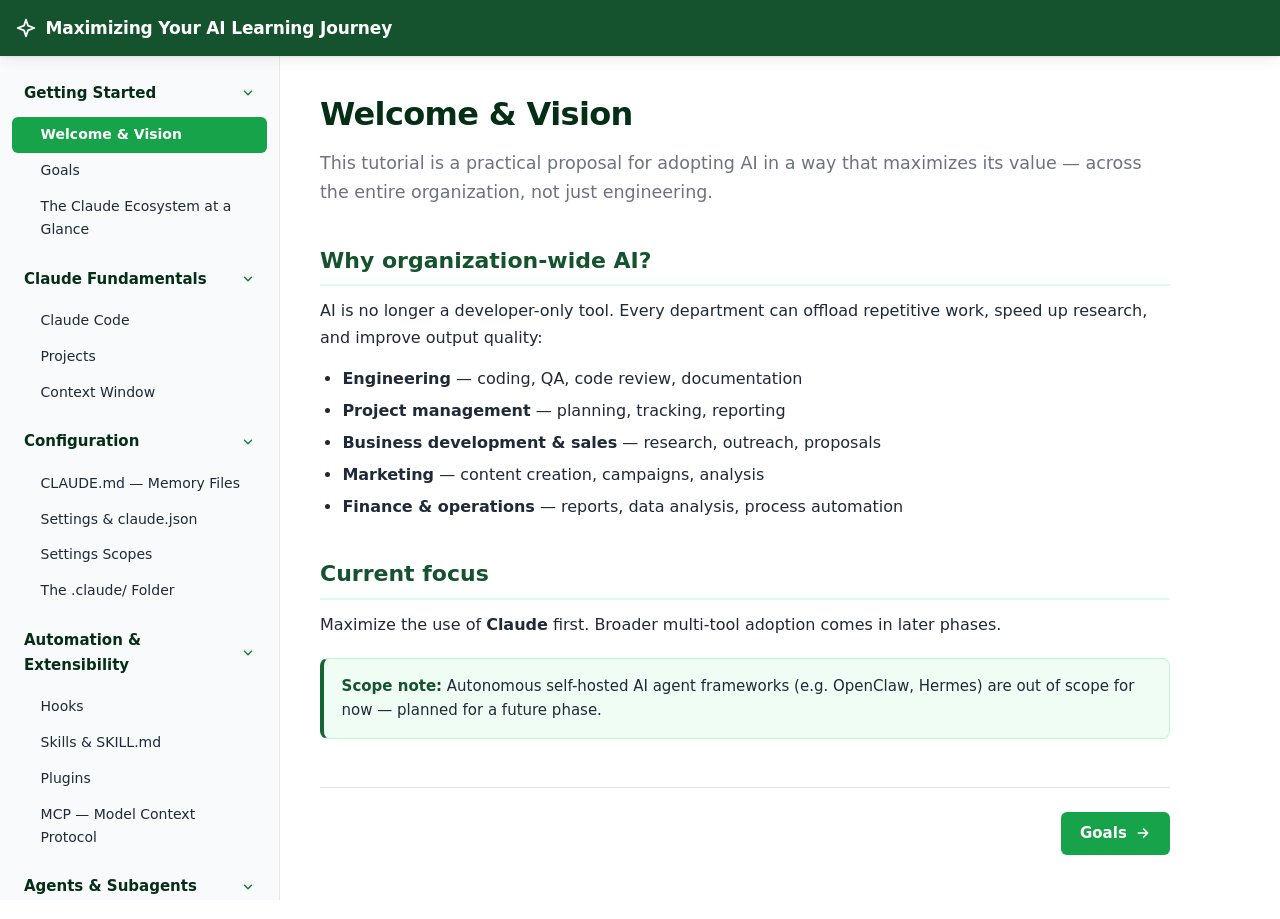
==== tutorial.html @ 6070832d "init" ====
<!DOCTYPE html>
<html lang="en">
<head>
  <meta charset="UTF-8">
  <meta name="viewport" content="width=device-width, initial-scale=1.0">
  <title>Tutorial — Maximizing Your AI Learning Journey</title>
  <link rel="stylesheet" href="css/base.css">
  <link rel="stylesheet" href="css/tutorial.css">
</head>
<body>

  <!-- Top bar -->
  <header class="topbar">
    <button class="topbar__toggle" id="navToggle" aria-label="Toggle menu" aria-expanded="false">
      <svg width="22" height="22" viewBox="0 0 24 24" fill="none" stroke="currentColor" stroke-width="2.2" stroke-linecap="round" aria-hidden="true">
        <path d="M4 6h16M4 12h16M4 18h16"/>
      </svg>
    </button>
    <a class="topbar__brand" href="index.html">
      <svg width="20" height="20" viewBox="0 0 24 24" fill="none" stroke="currentColor" stroke-width="2.2" stroke-linecap="round" stroke-linejoin="round" aria-hidden="true">
        <path d="M12 2l2.4 7.2L22 12l-7.6 2.8L12 22l-2.4-7.2L2 12l7.6-2.8z"/>
      </svg>
      Maximizing Your AI Learning Journey
    </a>
  </header>

  <!-- Sidebar tree (built by nav.js) -->
  <nav class="sidebar" id="sidebar" aria-label="Tutorial topics"></nav>

  <!-- Mobile overlay -->
  <div class="overlay" id="overlay"></div>

  <!-- Content -->
  <main class="content">
    <div class="content__inner">
      <article id="article"><!-- rendered by router.js --></article>
      <nav class="pager" id="pager" aria-label="Previous and next topic"></nav>
    </div>
  </main>

  <script src="js/topics.js"></script>
  <script src="js/nav.js"></script>
  <script src="js/router.js"></script>
</body>
</html>
---- css/base.css ----
/* ============================================
   base.css — reset, variables, shared styles
   ============================================ */

/* ---- Reset ---- */
*,
*::before,
*::after {
  box-sizing: border-box;
  margin: 0;
  padding: 0;
}

html {
  -webkit-text-size-adjust: 100%;
  scroll-behavior: smooth;
}

body {
  font-family: var(--font-sans);
  color: var(--text);
  background: var(--bg);
  line-height: 1.65;
  -webkit-font-smoothing: antialiased;
}

img,
svg {
  max-width: 100%;
  display: block;
}

a {
  color: var(--green-700);
  text-decoration: none;
}

a:hover {
  text-decoration: underline;
}

button {
  font: inherit;
  cursor: pointer;
  border: none;
  background: none;
}

/* ---- Design tokens ---- */
:root {
  /* Green palette */
  --green-950: #052e16;
  --green-900: #14532d;
  --green-800: #166534;
  --green-700: #15803d;
  --green-600: #16a34a;
  --green-500: #22c55e;
  --green-400: #4ade80;
  --green-200: #bbf7d0;
  --green-100: #dcfce7;
  --green-50:  #f0fdf4;

  /* Neutrals */
  --text: #1f2937;
  --text-muted: #6b7280;
  --bg: #ffffff;
  --bg-soft: #f9fafb;
  --border: #e5e7eb;

  /* Typography */
  --font-sans: "Inter", "Segoe UI", system-ui, -apple-system, Roboto,
    "Helvetica Neue", sans-serif;
  --font-mono: "Cascadia Code", "JetBrains Mono", Consolas, "Courier New",
    monospace;

  /* Layout */
  --sidebar-width: 280px;
  --topbar-height: 56px;
  --radius: 8px;
  --shadow: 0 1px 3px rgba(0, 0, 0, 0.08), 0 4px 14px rgba(0, 0, 0, 0.06);
}

/* ---- Shared components ---- */

code {
  font-family: var(--font-mono);
  font-size: 0.875em;
  background: var(--green-50);
  color: var(--green-900);
  border: 1px solid var(--green-100);
  border-radius: 4px;
  padding: 0.12em 0.4em;
}

pre {
  background: var(--green-950);
  color: var(--green-100);
  border-radius: var(--radius);
  padding: 1rem 1.25rem;
  overflow-x: auto;
  margin: 1rem 0;
  font-size: 0.875rem;
  line-height: 1.6;
}

pre code {
  background: none;
  border: none;
  color: inherit;
  padding: 0;
  font-size: inherit;
}

::selection {
  background: var(--green-200);
}
---- css/tutorial.css ----
/* ============================================
   tutorial.css — sidebar tree + content pane
   ============================================ */

/* ---- Layout shell ---- */
.topbar {
  position: fixed;
  top: 0;
  left: 0;
  right: 0;
  height: var(--topbar-height);
  display: flex;
  align-items: center;
  gap: 0.75rem;
  padding: 0 1rem;
  background: var(--green-900);
  color: #fff;
  z-index: 40;
  box-shadow: var(--shadow);
}

.topbar__brand {
  display: inline-flex;
  align-items: center;
  gap: 0.6rem;
  font-weight: 700;
  font-size: 1.0625rem;
  color: #fff;
  letter-spacing: -0.01em;
}

.topbar__brand:hover {
  text-decoration: none;
  color: var(--green-200);
}

.topbar__toggle {
  display: none;
  color: #fff;
  padding: 0.4rem;
  border-radius: 6px;
}

.topbar__toggle:hover {
  background: var(--green-800);
}

/* ---- Sidebar ---- */
.sidebar {
  position: fixed;
  top: var(--topbar-height);
  bottom: 0;
  left: 0;
  width: var(--sidebar-width);
  overflow-y: auto;
  background: var(--bg-soft);
  border-right: 1px solid var(--border);
  padding: 1rem 0.75rem 3rem;
  z-index: 30;
}

.sidebar__section + .sidebar__section {
  margin-top: 0.25rem;
}

.sidebar__section-btn {
  display: flex;
  align-items: center;
  justify-content: space-between;
  width: 100%;
  text-align: left;
  font-weight: 600;
  font-size: 0.9375rem;
  color: var(--green-950);
  padding: 0.55rem 0.75rem;
  border-radius: 6px;
}

.sidebar__section-btn:hover {
  background: var(--green-100);
}

.sidebar__chevron {
  flex: none;
  transition: transform 0.18s ease;
  color: var(--green-700);
}

.sidebar__section.is-open .sidebar__chevron {
  transform: rotate(90deg);
}

.sidebar__list {
  list-style: none;
  display: none;
  padding: 0.15rem 0 0.4rem;
}

.sidebar__section.is-open .sidebar__list {
  display: block;
}

.sidebar__link {
  display: block;
  font-size: 0.875rem;
  color: var(--text);
  padding: 0.4rem 0.75rem 0.4rem 1.6rem;
  border-radius: 6px;
  border-left: 3px solid transparent;
}

.sidebar__link:hover {
  background: var(--green-100);
  text-decoration: none;
}

.sidebar__link.is-active {
  background: var(--green-600);
  color: #fff;
  font-weight: 600;
}

/* ---- Content pane ---- */
.content {
  margin-left: var(--sidebar-width);
  padding: calc(var(--topbar-height) + 2rem) 2.5rem 4rem;
  min-height: 100vh;
}

.content__inner {
  max-width: 850px;
}

/* Typography inside articles */
.content__inner h1 {
  font-size: 2rem;
  font-weight: 800;
  letter-spacing: -0.02em;
  color: var(--green-950);
  margin-bottom: 0.5rem;
}

.content__inner .lead {
  font-size: 1.0938rem;
  color: var(--text-muted);
  margin-bottom: 1.75rem;
}

.content__inner h2 {
  font-size: 1.375rem;
  font-weight: 700;
  color: var(--green-900);
  margin: 2.25rem 0 0.75rem;
  padding-bottom: 0.35rem;
  border-bottom: 2px solid var(--green-100);
}

.content__inner h3 {
  font-size: 1.0938rem;
  font-weight: 700;
  color: var(--green-800);
  margin: 1.5rem 0 0.5rem;
}

.content__inner p {
  margin-bottom: 0.9rem;
}

.content__inner ul,
.content__inner ol {
  margin: 0 0 1rem 1.4rem;
}

.content__inner li {
  margin-bottom: 0.35rem;
}

/* ---- Tables ---- */
.table-wrap {
  overflow-x: auto;
  margin: 1rem 0 1.5rem;
  border: 1px solid var(--border);
  border-radius: var(--radius);
}

.content__inner table {
  width: 100%;
  border-collapse: collapse;
  font-size: 0.875rem;
  min-width: 560px;
}

.content__inner th {
  background: var(--green-700);
  color: #fff;
  text-align: left;
  font-weight: 600;
  padding: 0.65rem 0.9rem;
  white-space: nowrap;
}

.content__inner td {
  padding: 0.6rem 0.9rem;
  border-top: 1px solid var(--border);
  vertical-align: top;
}

.content__inner tbody tr:nth-child(even) {
  background: var(--green-50);
}

/* ---- Callouts ---- */
.callout {
  display: flex;
  gap: 0.75rem;
  background: var(--green-50);
  border: 1px solid var(--green-200);
  border-left: 4px solid var(--green-600);
  border-radius: var(--radius);
  padding: 0.9rem 1.1rem;
  margin: 1.25rem 0;
  font-size: 0.9375rem;
}

.callout--tip { border-left-color: var(--green-500); }
.callout--note { border-left-color: var(--green-800); }

.callout strong:first-child {
  color: var(--green-900);
}

/* ---- Learn-more box ---- */
.learn-more {
  background: var(--bg-soft);
  border: 1px solid var(--border);
  border-radius: var(--radius);
  padding: 1.1rem 1.3rem;
  margin: 2rem 0 0.5rem;
}

.learn-more h4 {
  font-size: 0.8125rem;
  font-weight: 700;
  text-transform: uppercase;
  letter-spacing: 0.06em;
  color: var(--green-800);
  margin-bottom: 0.6rem;
}

.learn-more ul {
  list-style: none;
  margin: 0;
}

.learn-more li {
  padding-left: 1.5rem;
  position: relative;
  margin-bottom: 0.4rem;
  font-size: 0.9063rem;
}

.learn-more li svg {
  position: absolute;
  left: 0;
  top: 0.28em;
  width: 15px;
  height: 15px;
  color: var(--green-600);
}

.learn-more .src {
  color: var(--text-muted);
  font-size: 0.8125rem;
}

/* ---- Prev / Next ---- */
.pager {
  display: flex;
  justify-content: space-between;
  gap: 1rem;
  margin-top: 3rem;
  padding-top: 1.5rem;
  border-top: 1px solid var(--border);
}

.pager a {
  display: inline-flex;
  align-items: center;
  gap: 0.5rem;
  font-weight: 600;
  font-size: 0.9375rem;
  color: #fff;
  background: var(--green-600);
  border-radius: 6px;
  padding: 0.6rem 1.2rem;
  transition: background 0.15s ease;
}

.pager a:hover {
  background: var(--green-800);
  text-decoration: none;
}

.pager .pager__spacer {
  flex: 1;
}

/* ---- Drawer overlay (mobile) ---- */
.overlay {
  display: none;
  position: fixed;
  inset: var(--topbar-height) 0 0 0;
  background: rgba(0, 0, 0, 0.4);
  z-index: 25;
}

/* ---- Responsive ---- */
@media (max-width: 900px) {
  .topbar__toggle {
    display: inline-flex;
  }

  .sidebar {
    transform: translateX(-100%);
    transition: transform 0.22s ease;
    box-shadow: none;
  }

  body.nav-open .sidebar {
    transform: translateX(0);
    box-shadow: 0 0 30px rgba(0, 0, 0, 0.25);
  }

  body.nav-open .overlay {
    display: block;
  }

  .content {
    margin-left: 0;
    padding: calc(var(--topbar-height) + 1.5rem) 1.25rem 3rem;
  }
}
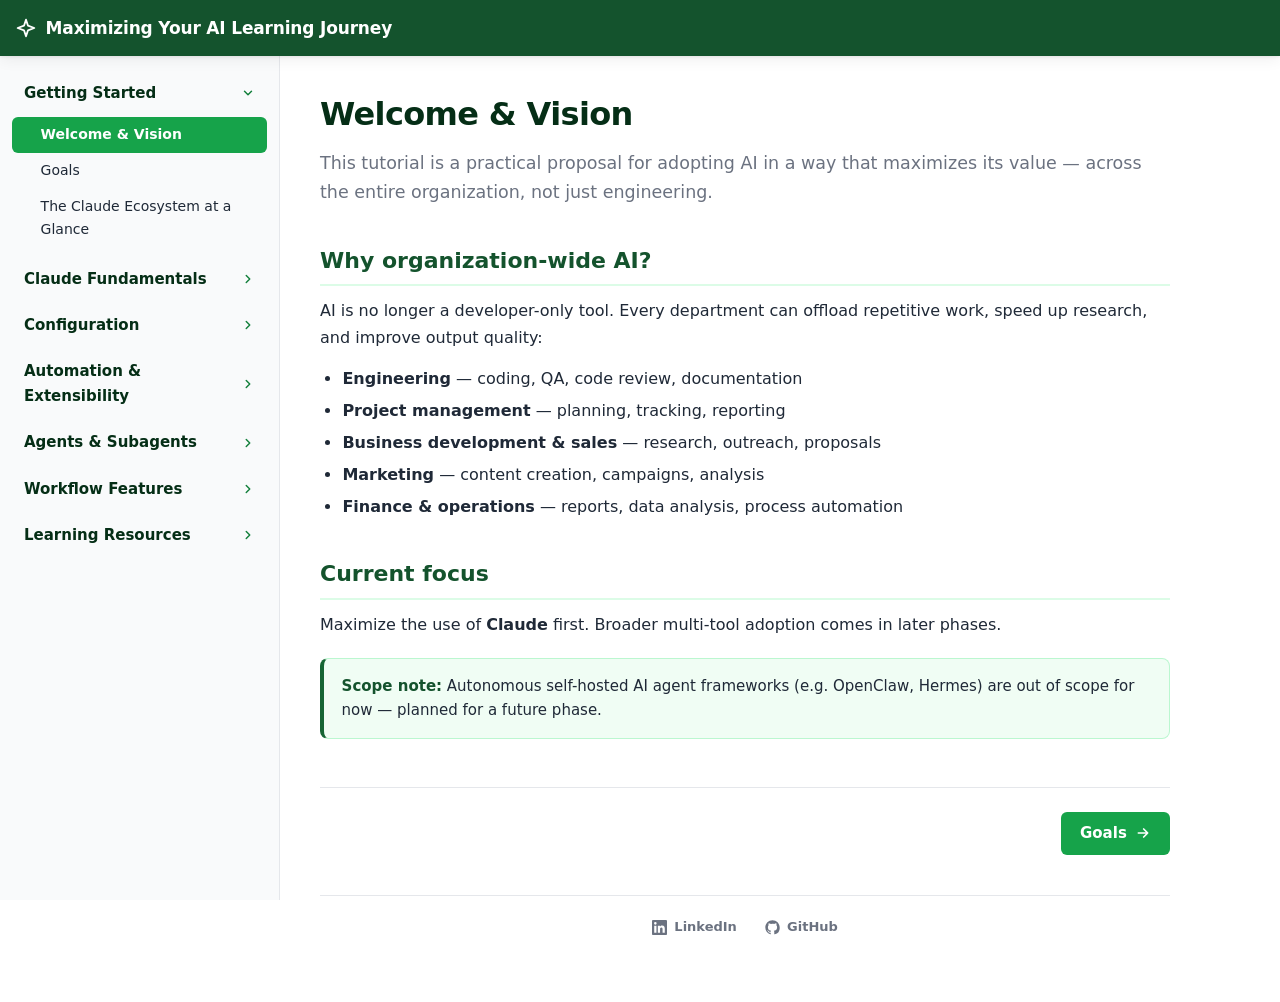
==== commit 15c9f2ff: "add footer" ====
--- a/tutorial.html
+++ b/tutorial.html
@@ -4,8 +4,8 @@
   <meta charset="UTF-8">
   <meta name="viewport" content="width=device-width, initial-scale=1.0">
   <title>Tutorial — Maximizing Your AI Learning Journey</title>
-  <link rel="stylesheet" href="css/base.css">
-  <link rel="stylesheet" href="css/tutorial.css">
+  <link rel="stylesheet" href="assets/css/base.css">
+  <link rel="stylesheet" href="assets/css/tutorial.css">
 </head>
 <body>
 
@@ -35,11 +35,26 @@
     <div class="content__inner">
       <article id="article"><!-- rendered by router.js --></article>
       <nav class="pager" id="pager" aria-label="Previous and next topic"></nav>
+
+      <footer class="content__footer">
+        <a href="https://linkedin.com/in/khalidfarhan" target="_blank" rel="noopener">
+          <svg width="15" height="15" viewBox="0 0 24 24" fill="currentColor" aria-hidden="true">
+            <path d="M20.45 20.45h-3.55v-5.57c0-1.33-.02-3.04-1.85-3.04-1.85 0-2.14 1.45-2.14 2.94v5.67H9.36V9h3.41v1.56h.05c.47-.9 1.63-1.85 3.36-1.85 3.6 0 4.26 2.37 4.26 5.45v6.29zM5.34 7.43a2.06 2.06 0 1 1 0-4.12 2.06 2.06 0 0 1 0 4.12zM7.11 20.45H3.56V9h3.55v11.45zM22.22 0H1.77C.79 0 0 .77 0 1.72v20.55C0 23.22.79 24 1.77 24h20.45c.98 0 1.78-.78 1.78-1.73V1.72C24 .77 23.2 0 22.22 0z"/>
+          </svg>
+          LinkedIn
+        </a>
+        <a href="https://github.com/khalidfo/ai-learning-journe" target="_blank" rel="noopener">
+          <svg width="15" height="15" viewBox="0 0 24 24" fill="currentColor" aria-hidden="true">
+            <path d="M12 .5C5.65.5.5 5.65.5 12c0 5.08 3.29 9.39 7.86 10.91.58.11.79-.25.79-.56 0-.27-.01-1.17-.02-2.12-3.2.7-3.88-1.36-3.88-1.36-.52-1.33-1.28-1.68-1.28-1.68-1.04-.71.08-.7.08-.7 1.15.08 1.76 1.19 1.76 1.19 1.03 1.76 2.7 1.25 3.35.96.1-.75.4-1.25.72-1.54-2.55-.29-5.24-1.28-5.24-5.69 0-1.26.45-2.29 1.19-3.09-.12-.29-.52-1.46.11-3.05 0 0 .97-.31 3.17 1.18a11.1 11.1 0 0 1 2.89-.39c.98 0 1.97.13 2.89.39 2.2-1.49 3.16-1.18 3.16-1.18.63 1.59.24 2.76.12 3.05.74.8 1.19 1.83 1.19 3.09 0 4.42-2.7 5.39-5.26 5.68.41.35.78 1.05.78 2.12 0 1.53-.01 2.76-.01 3.14 0 .31.2.67.8.56A10.52 10.52 0 0 0 23.5 12C23.5 5.65 18.35.5 12 .5z"/>
+          </svg>
+          GitHub
+        </a>
+      </footer>
     </div>
   </main>
 
-  <script src="js/topics.js"></script>
-  <script src="js/nav.js"></script>
-  <script src="js/router.js"></script>
+  <script src="assets/js/topics.js"></script>
+  <script src="assets/js/nav.js"></script>
+  <script src="assets/js/router.js"></script>
 </body>
 </html>
--- a/assets/css/base.css
+++ b/assets/css/base.css
@@ -0,0 +1,116 @@
+/* ============================================
+   base.css — reset, variables, shared styles
+   ============================================ */
+
+/* ---- Reset ---- */
+*,
+*::before,
+*::after {
+  box-sizing: border-box;
+  margin: 0;
+  padding: 0;
+}
+
+html {
+  -webkit-text-size-adjust: 100%;
+  scroll-behavior: smooth;
+}
+
+body {
+  font-family: var(--font-sans);
+  color: var(--text);
+  background: var(--bg);
+  line-height: 1.65;
+  -webkit-font-smoothing: antialiased;
+}
+
+img,
+svg {
+  max-width: 100%;
+  display: block;
+}
+
+a {
+  color: var(--green-700);
+  text-decoration: none;
+}
+
+a:hover {
+  text-decoration: underline;
+}
+
+button {
+  font: inherit;
+  cursor: pointer;
+  border: none;
+  background: none;
+}
+
+/* ---- Design tokens ---- */
+:root {
+  /* Green palette */
+  --green-950: #052e16;
+  --green-900: #14532d;
+  --green-800: #166534;
+  --green-700: #15803d;
+  --green-600: #16a34a;
+  --green-500: #22c55e;
+  --green-400: #4ade80;
+  --green-200: #bbf7d0;
+  --green-100: #dcfce7;
+  --green-50:  #f0fdf4;
+
+  /* Neutrals */
+  --text: #1f2937;
+  --text-muted: #6b7280;
+  --bg: #ffffff;
+  --bg-soft: #f9fafb;
+  --border: #e5e7eb;
+
+  /* Typography */
+  --font-sans: "Inter", "Segoe UI", system-ui, -apple-system, Roboto,
+    "Helvetica Neue", sans-serif;
+  --font-mono: "Cascadia Code", "JetBrains Mono", Consolas, "Courier New",
+    monospace;
+
+  /* Layout */
+  --sidebar-width: 280px;
+  --topbar-height: 56px;
+  --radius: 8px;
+  --shadow: 0 1px 3px rgba(0, 0, 0, 0.08), 0 4px 14px rgba(0, 0, 0, 0.06);
+}
+
+/* ---- Shared components ---- */
+
+code {
+  font-family: var(--font-mono);
+  font-size: 0.875em;
+  background: var(--green-50);
+  color: var(--green-900);
+  border: 1px solid var(--green-100);
+  border-radius: 4px;
+  padding: 0.12em 0.4em;
+}
+
+pre {
+  background: var(--green-950);
+  color: var(--green-100);
+  border-radius: var(--radius);
+  padding: 1rem 1.25rem;
+  overflow-x: auto;
+  margin: 1rem 0;
+  font-size: 0.875rem;
+  line-height: 1.6;
+}
+
+pre code {
+  background: none;
+  border: none;
+  color: inherit;
+  padding: 0;
+  font-size: inherit;
+}
+
+::selection {
+  background: var(--green-200);
+}
--- a/assets/css/tutorial.css
+++ b/assets/css/tutorial.css
@@ -0,0 +1,368 @@
+/* ============================================
+   tutorial.css — sidebar tree + content pane
+   ============================================ */
+
+/* ---- Layout shell ---- */
+.topbar {
+  position: fixed;
+  top: 0;
+  left: 0;
+  right: 0;
+  height: var(--topbar-height);
+  display: flex;
+  align-items: center;
+  gap: 0.75rem;
+  padding: 0 1rem;
+  background: var(--green-900);
+  color: #fff;
+  z-index: 40;
+  box-shadow: var(--shadow);
+}
+
+.topbar__brand {
+  display: inline-flex;
+  align-items: center;
+  gap: 0.6rem;
+  font-weight: 700;
+  font-size: 1.0625rem;
+  color: #fff;
+  letter-spacing: -0.01em;
+}
+
+.topbar__brand:hover {
+  text-decoration: none;
+  color: var(--green-200);
+}
+
+.topbar__toggle {
+  display: none;
+  color: #fff;
+  padding: 0.4rem;
+  border-radius: 6px;
+}
+
+.topbar__toggle:hover {
+  background: var(--green-800);
+}
+
+/* ---- Sidebar ---- */
+.sidebar {
+  position: fixed;
+  top: var(--topbar-height);
+  bottom: 0;
+  left: 0;
+  width: var(--sidebar-width);
+  overflow-y: auto;
+  background: var(--bg-soft);
+  border-right: 1px solid var(--border);
+  padding: 1rem 0.75rem 3rem;
+  z-index: 30;
+}
+
+.sidebar__section + .sidebar__section {
+  margin-top: 0.25rem;
+}
+
+.sidebar__section-btn {
+  display: flex;
+  align-items: center;
+  justify-content: space-between;
+  width: 100%;
+  text-align: left;
+  font-weight: 600;
+  font-size: 0.9375rem;
+  color: var(--green-950);
+  padding: 0.55rem 0.75rem;
+  border-radius: 6px;
+}
+
+.sidebar__section-btn:hover {
+  background: var(--green-100);
+}
+
+.sidebar__chevron {
+  flex: none;
+  transition: transform 0.18s ease;
+  color: var(--green-700);
+}
+
+.sidebar__section.is-open .sidebar__chevron {
+  transform: rotate(90deg);
+}
+
+.sidebar__list {
+  list-style: none;
+  display: none;
+  padding: 0.15rem 0 0.4rem;
+}
+
+.sidebar__section.is-open .sidebar__list {
+  display: block;
+}
+
+.sidebar__link {
+  display: block;
+  font-size: 0.875rem;
+  color: var(--text);
+  padding: 0.4rem 0.75rem 0.4rem 1.6rem;
+  border-radius: 6px;
+  border-left: 3px solid transparent;
+}
+
+.sidebar__link:hover {
+  background: var(--green-100);
+  text-decoration: none;
+}
+
+.sidebar__link.is-active {
+  background: var(--green-600);
+  color: #fff;
+  font-weight: 600;
+}
+
+/* ---- Content pane ---- */
+.content {
+  margin-left: var(--sidebar-width);
+  padding: calc(var(--topbar-height) + 2rem) 2.5rem 4rem;
+  min-height: 100vh;
+}
+
+.content__inner {
+  max-width: 850px;
+}
+
+/* Typography inside articles */
+.content__inner h1 {
+  font-size: 2rem;
+  font-weight: 800;
+  letter-spacing: -0.02em;
+  color: var(--green-950);
+  margin-bottom: 0.5rem;
+}
+
+.content__inner .lead {
+  font-size: 1.0938rem;
+  color: var(--text-muted);
+  margin-bottom: 1.75rem;
+}
+
+.content__inner h2 {
+  font-size: 1.375rem;
+  font-weight: 700;
+  color: var(--green-900);
+  margin: 2.25rem 0 0.75rem;
+  padding-bottom: 0.35rem;
+  border-bottom: 2px solid var(--green-100);
+}
+
+.content__inner h3 {
+  font-size: 1.0938rem;
+  font-weight: 700;
+  color: var(--green-800);
+  margin: 1.5rem 0 0.5rem;
+}
+
+.content__inner p {
+  margin-bottom: 0.9rem;
+}
+
+.content__inner ul,
+.content__inner ol {
+  margin: 0 0 1rem 1.4rem;
+}
+
+.content__inner li {
+  margin-bottom: 0.35rem;
+}
+
+/* ---- Tables ---- */
+.table-wrap {
+  overflow-x: auto;
+  margin: 1rem 0 1.5rem;
+  border: 1px solid var(--border);
+  border-radius: var(--radius);
+}
+
+.content__inner table {
+  width: 100%;
+  border-collapse: collapse;
+  font-size: 0.875rem;
+  min-width: 560px;
+}
+
+.content__inner th {
+  background: var(--green-700);
+  color: #fff;
+  text-align: left;
+  font-weight: 600;
+  padding: 0.65rem 0.9rem;
+  white-space: nowrap;
+}
+
+.content__inner td {
+  padding: 0.6rem 0.9rem;
+  border-top: 1px solid var(--border);
+  vertical-align: top;
+}
+
+.content__inner tbody tr:nth-child(even) {
+  background: var(--green-50);
+}
+
+/* ---- Callouts ---- */
+.callout {
+  display: flex;
+  gap: 0.75rem;
+  background: var(--green-50);
+  border: 1px solid var(--green-200);
+  border-left: 4px solid var(--green-600);
+  border-radius: var(--radius);
+  padding: 0.9rem 1.1rem;
+  margin: 1.25rem 0;
+  font-size: 0.9375rem;
+}
+
+.callout--tip { border-left-color: var(--green-500); }
+.callout--note { border-left-color: var(--green-800); }
+
+.callout strong:first-child {
+  color: var(--green-900);
+}
+
+/* ---- Learn-more box ---- */
+.learn-more {
+  background: var(--bg-soft);
+  border: 1px solid var(--border);
+  border-radius: var(--radius);
+  padding: 1.1rem 1.3rem;
+  margin: 2rem 0 0.5rem;
+}
+
+.learn-more h4 {
+  font-size: 0.8125rem;
+  font-weight: 700;
+  text-transform: uppercase;
+  letter-spacing: 0.06em;
+  color: var(--green-800);
+  margin-bottom: 0.6rem;
+}
+
+.learn-more ul {
+  list-style: none;
+  margin: 0;
+}
+
+.learn-more li {
+  padding-left: 1.5rem;
+  position: relative;
+  margin-bottom: 0.4rem;
+  font-size: 0.9063rem;
+}
+
+.learn-more li svg {
+  position: absolute;
+  left: 0;
+  top: 0.28em;
+  width: 15px;
+  height: 15px;
+  color: var(--green-600);
+}
+
+.learn-more .src {
+  color: var(--text-muted);
+  font-size: 0.8125rem;
+}
+
+/* ---- Prev / Next ---- */
+.pager {
+  display: flex;
+  justify-content: space-between;
+  gap: 1rem;
+  margin-top: 3rem;
+  padding-top: 1.5rem;
+  border-top: 1px solid var(--border);
+}
+
+.pager a {
+  display: inline-flex;
+  align-items: center;
+  gap: 0.5rem;
+  font-weight: 600;
+  font-size: 0.9375rem;
+  color: #fff;
+  background: var(--green-600);
+  border-radius: 6px;
+  padding: 0.6rem 1.2rem;
+  transition: background 0.15s ease;
+}
+
+.pager a:hover {
+  background: var(--green-800);
+  text-decoration: none;
+}
+
+.pager .pager__spacer {
+  flex: 1;
+}
+
+/* ---- Content footer (social links) ---- */
+.content__footer {
+  display: flex;
+  align-items: center;
+  justify-content: center;
+  gap: 1.75rem;
+  margin-top: 2.5rem;
+  padding-top: 1.25rem;
+  border-top: 1px solid var(--border);
+}
+
+.content__footer a {
+  display: inline-flex;
+  align-items: center;
+  gap: 0.45rem;
+  font-size: 0.8125rem;
+  font-weight: 600;
+  color: var(--text-muted);
+  transition: color 0.15s ease;
+}
+
+.content__footer a:hover {
+  color: var(--green-700);
+  text-decoration: none;
+}
+
+/* ---- Drawer overlay (mobile) ---- */
+.overlay {
+  display: none;
+  position: fixed;
+  inset: var(--topbar-height) 0 0 0;
+  background: rgba(0, 0, 0, 0.4);
+  z-index: 25;
+}
+
+/* ---- Responsive ---- */
+@media (max-width: 900px) {
+  .topbar__toggle {
+    display: inline-flex;
+  }
+
+  .sidebar {
+    transform: translateX(-100%);
+    transition: transform 0.22s ease;
+    box-shadow: none;
+  }
+
+  body.nav-open .sidebar {
+    transform: translateX(0);
+    box-shadow: 0 0 30px rgba(0, 0, 0, 0.25);
+  }
+
+  body.nav-open .overlay {
+    display: block;
+  }
+
+  .content {
+    margin-left: 0;
+    padding: calc(var(--topbar-height) + 1.5rem) 1.25rem 3rem;
+  }
+}
